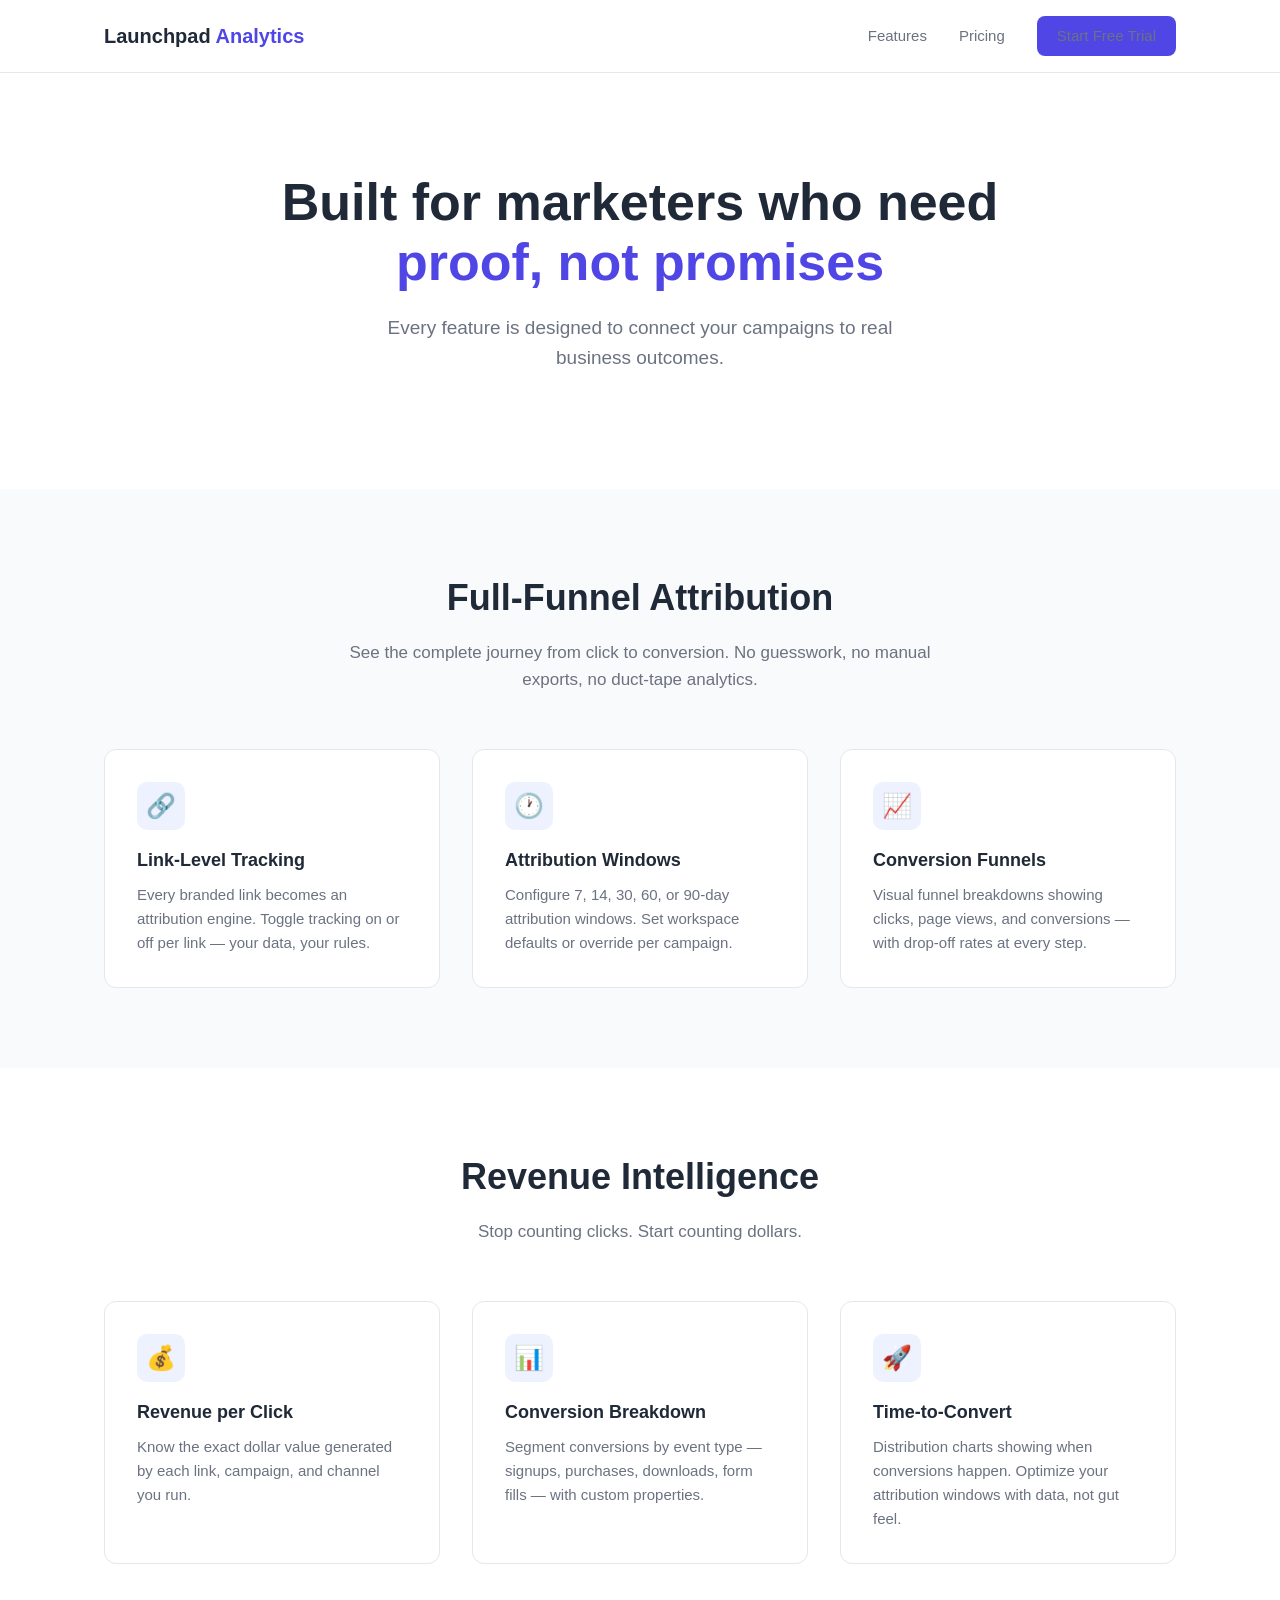
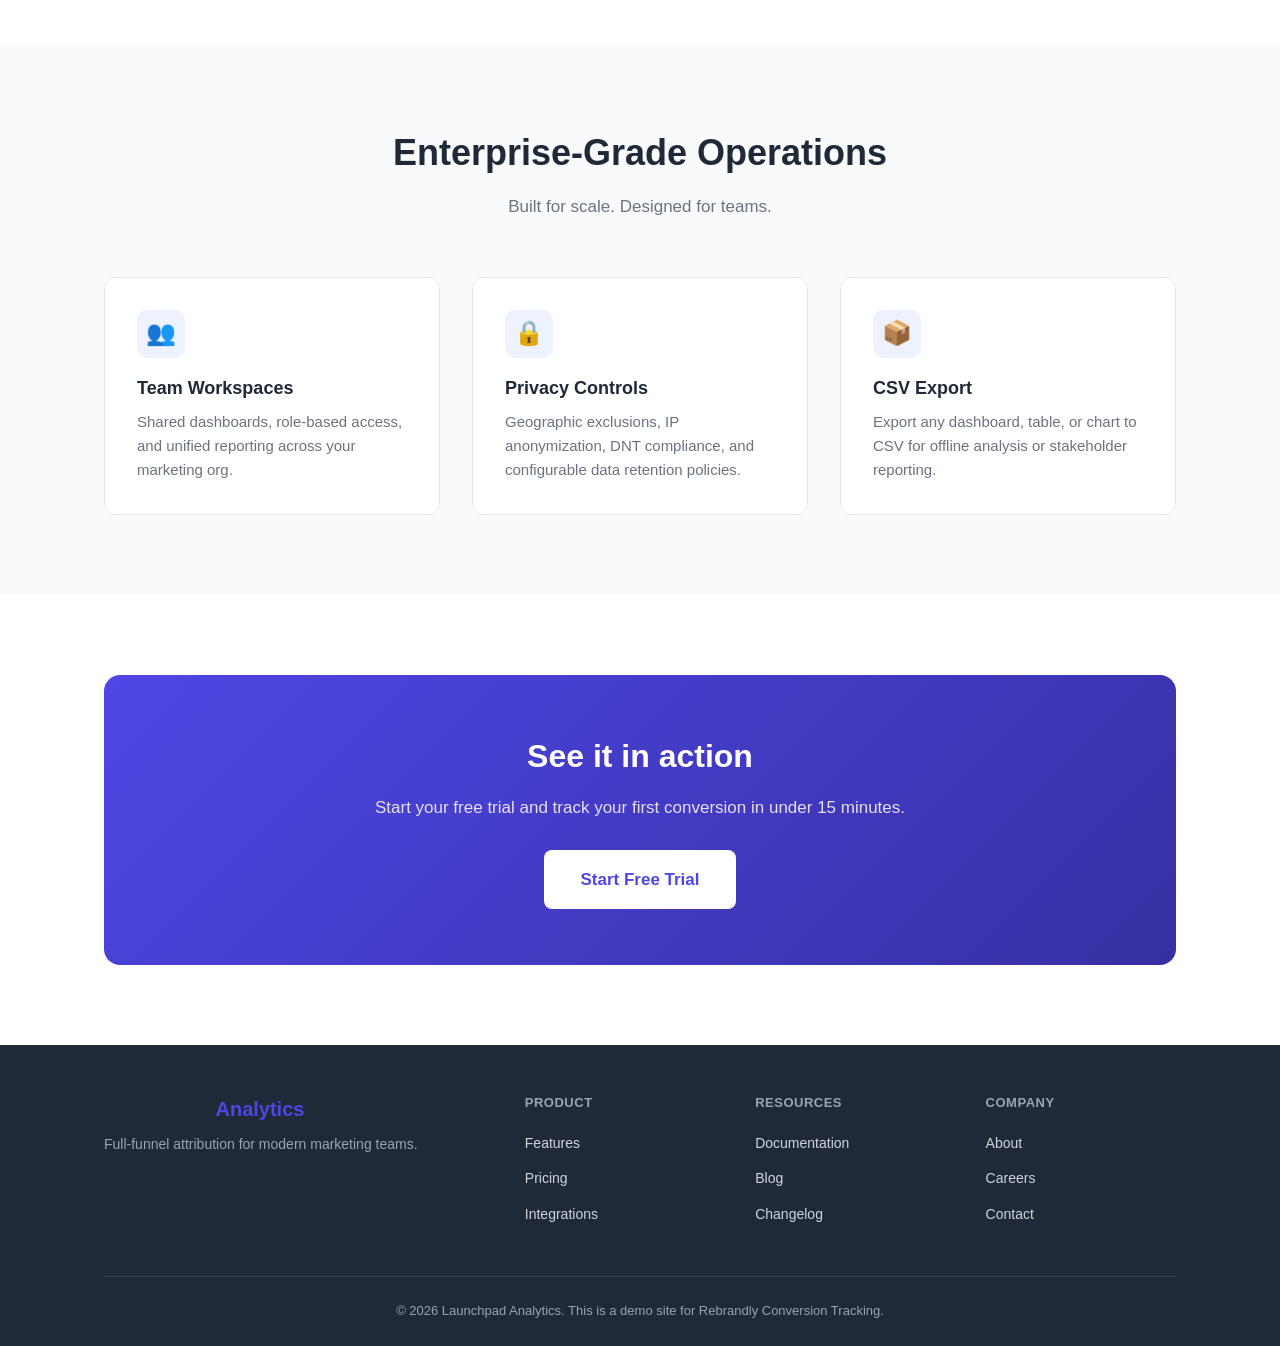
==== features.html @ c50e6598 "Initial commit: CT demo site for Rebrandly Conversion Tracking" ====
<!DOCTYPE html>
<html lang="en">
<head>
  <meta charset="UTF-8">
  <meta name="viewport" content="width=device-width, initial-scale=1.0">
  <title>Features — Launchpad Analytics</title>
  <link rel="stylesheet" href="css/styles.css">

  <script src="https://cdn.test.rebrandly.com/sdk/v1/rbly.min.js" data-api-key="cf4e229e40244202b5a986dd4e06c159"></script>

</head>
<body>

  <!-- Nav -->
  <nav class="nav">
    <div class="container">
      <a href="index.html" class="nav__logo"><span>Launchpad</span> Analytics</a>
      <ul class="nav__links">
        <li><a href="features.html">Features</a></li>
        <li><a href="pricing.html">Pricing</a></li>
        <li><a href="signup.html" class="btn btn--small btn--primary"
               data-ct-event="cta_click" data-ct-cta="nav">Start Free Trial</a></li>
      </ul>
    </div>
  </nav>

  <!-- Hero -->
  <section class="hero">
    <div class="container">
      <h1>Built for marketers who need <span>proof, not promises</span></h1>
      <p>Every feature is designed to connect your campaigns to real business outcomes.</p>
    </div>
  </section>

  <!-- Feature Detail Sections -->
  <section class="section section--alt">
    <div class="container">
      <div class="section__header">
        <h2>Full-Funnel Attribution</h2>
        <p>See the complete journey from click to conversion. No guesswork, no manual exports, no duct-tape analytics.</p>
      </div>
      <div class="feature-grid">
        <div class="feature-card">
          <div class="feature-card__icon">&#128279;</div>
          <h3>Link-Level Tracking</h3>
          <p>Every branded link becomes an attribution engine. Toggle tracking on or off per link — your data, your rules.</p>
        </div>
        <div class="feature-card">
          <div class="feature-card__icon">&#128336;</div>
          <h3>Attribution Windows</h3>
          <p>Configure 7, 14, 30, 60, or 90-day attribution windows. Set workspace defaults or override per campaign.</p>
        </div>
        <div class="feature-card">
          <div class="feature-card__icon">&#128200;</div>
          <h3>Conversion Funnels</h3>
          <p>Visual funnel breakdowns showing clicks, page views, and conversions — with drop-off rates at every step.</p>
        </div>
      </div>
    </div>
  </section>

  <section class="section">
    <div class="container">
      <div class="section__header">
        <h2>Revenue Intelligence</h2>
        <p>Stop counting clicks. Start counting dollars.</p>
      </div>
      <div class="feature-grid">
        <div class="feature-card">
          <div class="feature-card__icon">&#128176;</div>
          <h3>Revenue per Click</h3>
          <p>Know the exact dollar value generated by each link, campaign, and channel you run.</p>
        </div>
        <div class="feature-card">
          <div class="feature-card__icon">&#128202;</div>
          <h3>Conversion Breakdown</h3>
          <p>Segment conversions by event type — signups, purchases, downloads, form fills — with custom properties.</p>
        </div>
        <div class="feature-card">
          <div class="feature-card__icon">&#128640;</div>
          <h3>Time-to-Convert</h3>
          <p>Distribution charts showing when conversions happen. Optimize your attribution windows with data, not gut feel.</p>
        </div>
      </div>
    </div>
  </section>

  <section class="section section--alt">
    <div class="container">
      <div class="section__header">
        <h2>Enterprise-Grade Operations</h2>
        <p>Built for scale. Designed for teams.</p>
      </div>
      <div class="feature-grid">
        <div class="feature-card">
          <div class="feature-card__icon">&#128101;</div>
          <h3>Team Workspaces</h3>
          <p>Shared dashboards, role-based access, and unified reporting across your marketing org.</p>
        </div>
        <div class="feature-card">
          <div class="feature-card__icon">&#128274;</div>
          <h3>Privacy Controls</h3>
          <p>Geographic exclusions, IP anonymization, DNT compliance, and configurable data retention policies.</p>
        </div>
        <div class="feature-card">
          <div class="feature-card__icon">&#128230;</div>
          <h3>CSV Export</h3>
          <p>Export any dashboard, table, or chart to CSV for offline analysis or stakeholder reporting.</p>
        </div>
      </div>
    </div>
  </section>

  <!-- CTA -->
  <section class="section">
    <div class="container">
      <div class="cta-banner">
        <h2>See it in action</h2>
        <p>Start your free trial and track your first conversion in under 15 minutes.</p>
        <a href="signup.html" class="btn btn--large"
           data-ct-event="cta_click" data-ct-cta="features_bottom">Start Free Trial</a>
      </div>
    </div>
  </section>

  <!-- Footer -->
  <footer class="footer">
    <div class="container">
      <div class="footer__grid">
        <div class="footer__brand">
          <div class="nav__logo"><span>Launchpad</span> Analytics</div>
          <p>Full-funnel attribution for modern marketing teams.</p>
        </div>
        <div>
          <h4>Product</h4>
          <ul>
            <li><a href="features.html">Features</a></li>
            <li><a href="pricing.html">Pricing</a></li>
            <li><a href="#">Integrations</a></li>
          </ul>
        </div>
        <div>
          <h4>Resources</h4>
          <ul>
            <li><a href="#">Documentation</a></li>
            <li><a href="#">Blog</a></li>
            <li><a href="#">Changelog</a></li>
          </ul>
        </div>
        <div>
          <h4>Company</h4>
          <ul>
            <li><a href="#">About</a></li>
            <li><a href="#">Careers</a></li>
            <li><a href="#">Contact</a></li>
          </ul>
        </div>
      </div>
      <div class="footer__bottom">
        &copy; 2026 Launchpad Analytics. This is a demo site for Rebrandly Conversion Tracking.
      </div>
    </div>
  </footer>

  <script src="js/demo-events.js"></script>
</body>
</html>
---- css/styles.css ----
/* ===== Reset & Base ===== */
*, *::before, *::after { box-sizing: border-box; margin: 0; padding: 0; }

:root {
  --primary: #4F46E5;
  --primary-dark: #3730A3;
  --primary-light: #EEF2FF;
  --accent: #10B981;
  --accent-dark: #059669;
  --text: #1F2937;
  --text-light: #6B7280;
  --bg: #FFFFFF;
  --bg-alt: #F9FAFB;
  --border: #E5E7EB;
  --radius: 8px;
  --shadow: 0 1px 3px rgba(0,0,0,.1), 0 1px 2px rgba(0,0,0,.06);
  --shadow-lg: 0 10px 15px -3px rgba(0,0,0,.1), 0 4px 6px -2px rgba(0,0,0,.05);
}

html { scroll-behavior: smooth; }
body {
  font-family: -apple-system, BlinkMacSystemFont, 'Segoe UI', Roboto, 'Helvetica Neue', Arial, sans-serif;
  color: var(--text);
  background: var(--bg);
  line-height: 1.6;
  -webkit-font-smoothing: antialiased;
}

a { color: var(--primary); text-decoration: none; }
a:hover { color: var(--primary-dark); }
img { max-width: 100%; display: block; }

/* ===== Layout ===== */
.container { max-width: 1120px; margin: 0 auto; padding: 0 24px; }
.section { padding: 80px 0; }
.section--alt { background: var(--bg-alt); }

/* ===== Nav ===== */
.nav {
  position: sticky; top: 0; z-index: 100;
  background: rgba(255,255,255,.95); backdrop-filter: blur(8px);
  border-bottom: 1px solid var(--border);
  padding: 16px 0;
}
.nav .container { display: flex; align-items: center; justify-content: space-between; }
.nav__logo { font-size: 20px; font-weight: 700; color: var(--primary); }
.nav__logo span { color: var(--text); }
.nav__links { display: flex; gap: 32px; align-items: center; list-style: none; }
.nav__links a { color: var(--text-light); font-size: 15px; font-weight: 500; transition: color .15s; }
.nav__links a:hover { color: var(--primary); }

/* ===== Buttons ===== */
.btn {
  display: inline-flex; align-items: center; justify-content: center;
  padding: 12px 28px; border-radius: var(--radius); font-size: 15px; font-weight: 600;
  cursor: pointer; border: none; transition: all .15s ease;
}
.btn--primary { background: var(--primary); color: #fff; }
.btn--primary:hover { background: var(--primary-dark); color: #fff; transform: translateY(-1px); box-shadow: var(--shadow-lg); }
.btn--secondary { background: var(--bg); color: var(--primary); border: 2px solid var(--primary); }
.btn--secondary:hover { background: var(--primary-light); color: var(--primary-dark); }
.btn--accent { background: var(--accent); color: #fff; }
.btn--accent:hover { background: var(--accent-dark); color: #fff; transform: translateY(-1px); box-shadow: var(--shadow-lg); }
.btn--large { padding: 16px 36px; font-size: 17px; }
.btn--small { padding: 8px 20px; font-size: 14px; }

/* ===== Hero ===== */
.hero { padding: 100px 0 80px; text-align: center; }
.hero__badge {
  display: inline-block; padding: 6px 16px; border-radius: 50px;
  background: var(--primary-light); color: var(--primary); font-size: 13px; font-weight: 600;
  margin-bottom: 20px; letter-spacing: .3px;
}
.hero h1 { font-size: 52px; line-height: 1.15; font-weight: 800; margin-bottom: 20px; max-width: 720px; margin-left: auto; margin-right: auto; }
.hero h1 span { color: var(--primary); }
.hero p { font-size: 19px; color: var(--text-light); max-width: 560px; margin: 0 auto 36px; }
.hero__actions { display: flex; gap: 16px; justify-content: center; flex-wrap: wrap; }
.hero__stats { display: flex; gap: 48px; justify-content: center; margin-top: 60px; padding-top: 40px; border-top: 1px solid var(--border); }
.hero__stat-number { font-size: 32px; font-weight: 800; color: var(--primary); }
.hero__stat-label { font-size: 14px; color: var(--text-light); margin-top: 4px; }

/* ===== Feature Grid ===== */
.section__header { text-align: center; max-width: 600px; margin: 0 auto 56px; }
.section__header h2 { font-size: 36px; font-weight: 800; margin-bottom: 12px; }
.section__header p { font-size: 17px; color: var(--text-light); }
.feature-grid { display: grid; grid-template-columns: repeat(3, 1fr); gap: 32px; }
.feature-card {
  background: var(--bg); border: 1px solid var(--border); border-radius: 12px;
  padding: 32px; transition: box-shadow .2s, transform .2s;
}
.feature-card:hover { box-shadow: var(--shadow-lg); transform: translateY(-2px); }
.feature-card__icon {
  width: 48px; height: 48px; border-radius: 10px; display: flex; align-items: center; justify-content: center;
  font-size: 24px; margin-bottom: 16px; background: var(--primary-light); color: var(--primary);
}
.feature-card h3 { font-size: 18px; font-weight: 700; margin-bottom: 8px; }
.feature-card p { font-size: 15px; color: var(--text-light); }

/* ===== Social Proof ===== */
.logos { display: flex; gap: 48px; justify-content: center; align-items: center; flex-wrap: wrap; opacity: .5; }
.logos span { font-size: 18px; font-weight: 700; color: var(--text-light); letter-spacing: .5px; }

/* ===== Pricing ===== */
.pricing-grid { display: grid; grid-template-columns: repeat(3, 1fr); gap: 28px; }
.pricing-card {
  background: var(--bg); border: 1px solid var(--border); border-radius: 12px;
  padding: 36px; text-align: center; position: relative; transition: box-shadow .2s;
}
.pricing-card:hover { box-shadow: var(--shadow-lg); }
.pricing-card--featured { border-color: var(--primary); box-shadow: 0 0 0 2px var(--primary); }
.pricing-card--featured::before {
  content: "Most Popular"; position: absolute; top: -14px; left: 50%; transform: translateX(-50%);
  background: var(--primary); color: #fff; padding: 4px 16px; border-radius: 50px;
  font-size: 12px; font-weight: 700; text-transform: uppercase; letter-spacing: .5px;
}
.pricing-card__name { font-size: 16px; font-weight: 600; color: var(--text-light); margin-bottom: 8px; text-transform: uppercase; letter-spacing: .5px; }
.pricing-card__price { font-size: 48px; font-weight: 800; margin-bottom: 4px; }
.pricing-card__price span { font-size: 16px; font-weight: 500; color: var(--text-light); }
.pricing-card__desc { font-size: 14px; color: var(--text-light); margin-bottom: 24px; }
.pricing-card__features { list-style: none; text-align: left; margin-bottom: 28px; }
.pricing-card__features li { padding: 8px 0; font-size: 14px; color: var(--text); border-bottom: 1px solid var(--border); }
.pricing-card__features li::before { content: "\2713"; color: var(--accent); font-weight: 700; margin-right: 10px; }
.pricing-card .btn { width: 100%; }

/* ===== CTA Banner ===== */
.cta-banner {
  background: linear-gradient(135deg, var(--primary), var(--primary-dark));
  border-radius: 16px; padding: 56px; text-align: center; color: #fff;
}
.cta-banner h2 { font-size: 32px; font-weight: 800; margin-bottom: 12px; }
.cta-banner p { font-size: 17px; opacity: .85; margin-bottom: 28px; }
.cta-banner .btn { background: #fff; color: var(--primary); }
.cta-banner .btn:hover { background: #f0f0ff; transform: translateY(-1px); }

/* ===== Form ===== */
.form-container { max-width: 480px; margin: 0 auto; }
.form-group { margin-bottom: 20px; }
.form-group label { display: block; font-size: 14px; font-weight: 600; margin-bottom: 6px; }
.form-group input, .form-group select {
  width: 100%; padding: 12px 16px; border: 1px solid var(--border); border-radius: var(--radius);
  font-size: 15px; transition: border-color .15s;
}
.form-group input:focus, .form-group select:focus { outline: none; border-color: var(--primary); box-shadow: 0 0 0 3px rgba(79,70,229,.1); }
.form-row { display: grid; grid-template-columns: 1fr 1fr; gap: 16px; }

/* ===== Thank You ===== */
.thankyou { text-align: center; padding: 120px 0; }
.thankyou__icon { font-size: 64px; margin-bottom: 24px; }
.thankyou h1 { font-size: 40px; font-weight: 800; margin-bottom: 12px; }
.thankyou p { font-size: 17px; color: var(--text-light); max-width: 480px; margin: 0 auto 32px; }

/* ===== Footer ===== */
.footer { background: var(--text); color: #fff; padding: 48px 0 24px; }
.footer__grid { display: grid; grid-template-columns: 2fr 1fr 1fr 1fr; gap: 40px; margin-bottom: 40px; }
.footer__brand p { color: #9CA3AF; font-size: 14px; margin-top: 8px; }
.footer h4 { font-size: 13px; text-transform: uppercase; letter-spacing: .5px; margin-bottom: 16px; color: #9CA3AF; }
.footer ul { list-style: none; }
.footer ul li { margin-bottom: 10px; }
.footer ul a { color: #D1D5DB; font-size: 14px; }
.footer ul a:hover { color: #fff; }
.footer__bottom { border-top: 1px solid #374151; padding-top: 24px; text-align: center; font-size: 13px; color: #9CA3AF; }

/* ===== Responsive ===== */
@media (max-width: 768px) {
  .hero h1 { font-size: 32px; }
  .hero__stats { flex-direction: column; gap: 24px; }
  .feature-grid, .pricing-grid { grid-template-columns: 1fr; }
  .footer__grid { grid-template-columns: 1fr 1fr; }
  .nav__links { display: none; }
  .form-row { grid-template-columns: 1fr; }
}
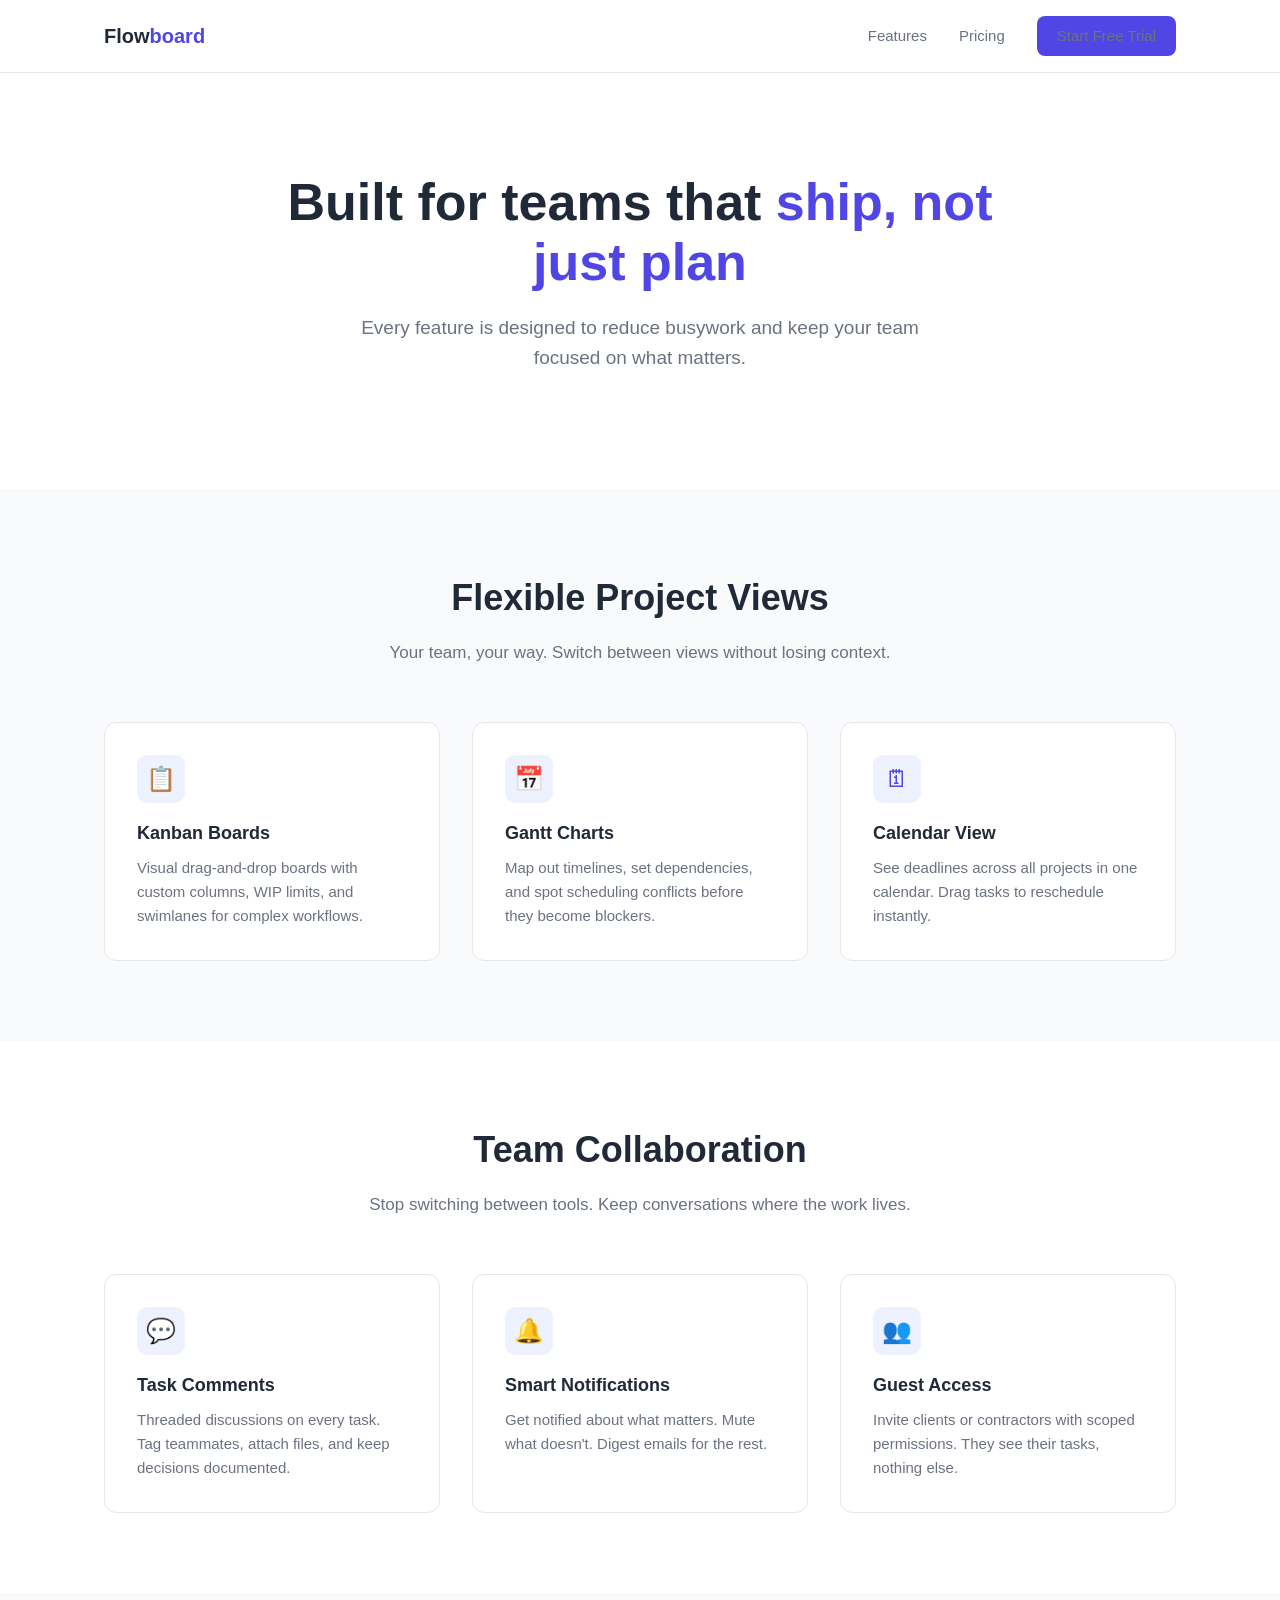
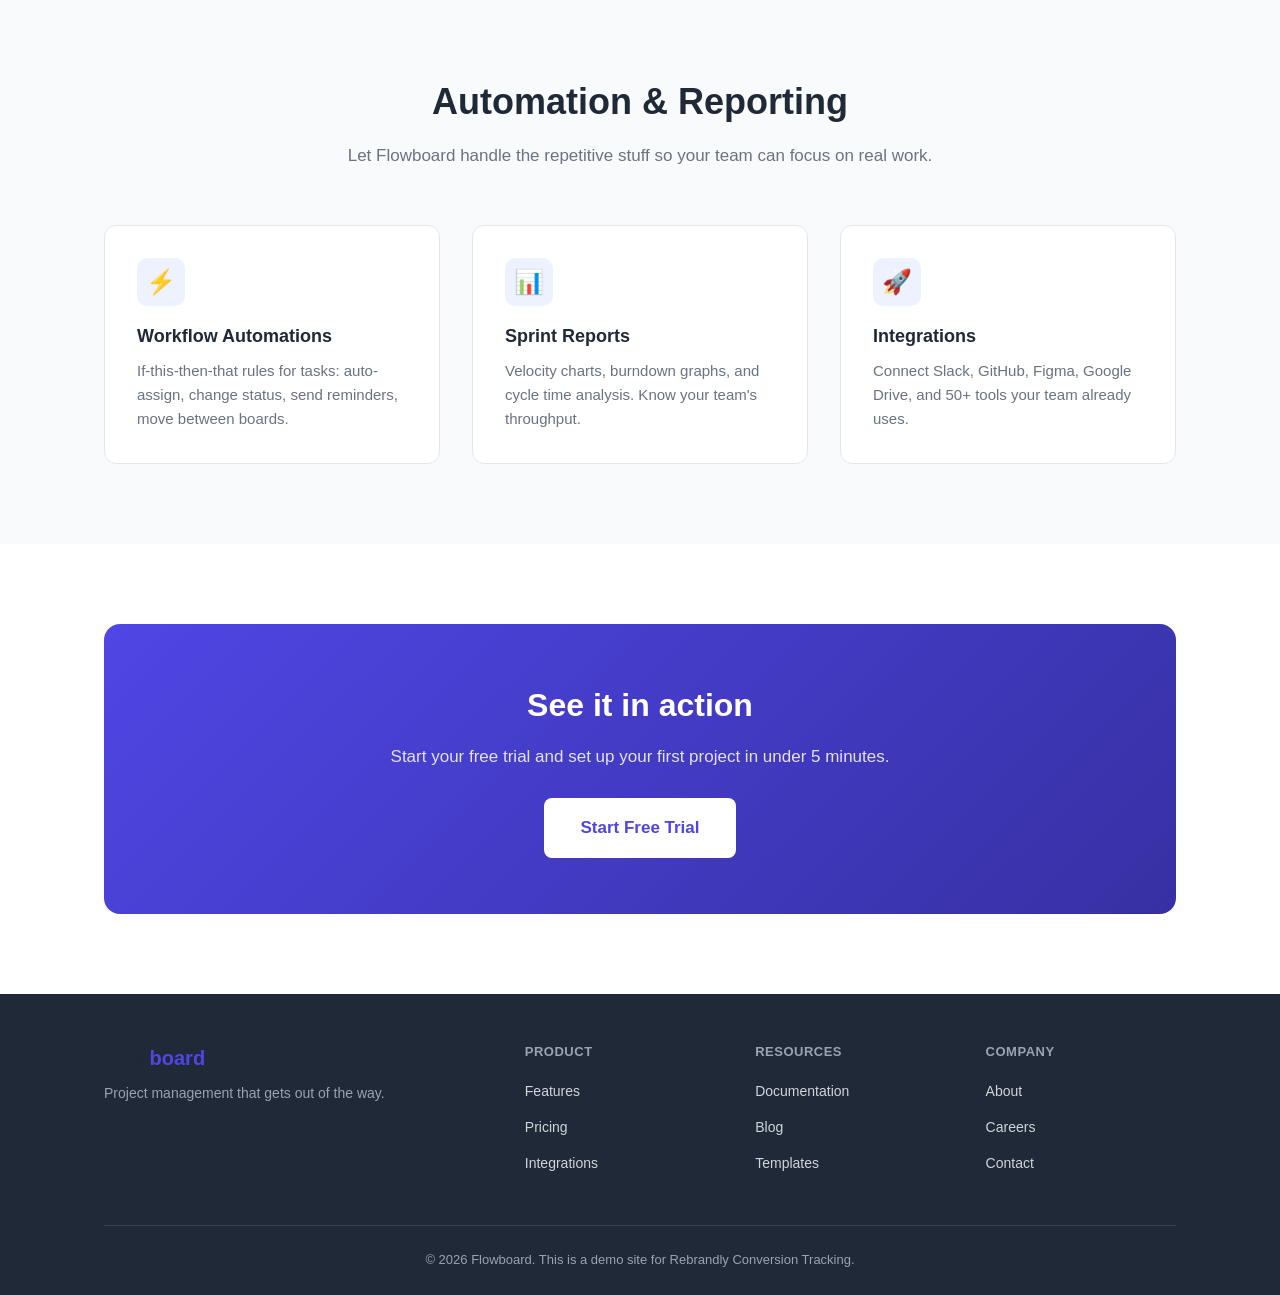
==== commit 68368204: "Retheme as Flowboard PM SaaS, simplify to signup-only conversion events" ====
--- a/features.html
+++ b/features.html
@@ -3,7 +3,7 @@
 <head>
   <meta charset="UTF-8">
   <meta name="viewport" content="width=device-width, initial-scale=1.0">
-  <title>Features — Launchpad Analytics</title>
+  <title>Features — Flowboard</title>
   <link rel="stylesheet" href="css/styles.css">
 
   <script src="https://cdn.test.rebrandly.com/sdk/v1/rbly.min.js" data-api-key="cf4e229e40244202b5a986dd4e06c159"></script>
@@ -14,7 +14,7 @@
   <!-- Nav -->
   <nav class="nav">
     <div class="container">
-      <a href="index.html" class="nav__logo"><span>Launchpad</span> Analytics</a>
+      <a href="index.html" class="nav__logo"><span>Flow</span>board</a>
       <ul class="nav__links">
         <li><a href="features.html">Features</a></li>
         <li><a href="pricing.html">Pricing</a></li>
@@ -27,33 +27,33 @@
   <!-- Hero -->
   <section class="hero">
     <div class="container">
-      <h1>Built for marketers who need <span>proof, not promises</span></h1>
-      <p>Every feature is designed to connect your campaigns to real business outcomes.</p>
+      <h1>Built for teams that <span>ship, not just plan</span></h1>
+      <p>Every feature is designed to reduce busywork and keep your team focused on what matters.</p>
     </div>
   </section>
 
-  <!-- Feature Detail Sections -->
+  <!-- Feature Sections -->
   <section class="section section--alt">
     <div class="container">
       <div class="section__header">
-        <h2>Full-Funnel Attribution</h2>
-        <p>See the complete journey from click to conversion. No guesswork, no manual exports, no duct-tape analytics.</p>
+        <h2>Flexible Project Views</h2>
+        <p>Your team, your way. Switch between views without losing context.</p>
       </div>
       <div class="feature-grid">
         <div class="feature-card">
-          <div class="feature-card__icon">&#128279;</div>
-          <h3>Link-Level Tracking</h3>
-          <p>Every branded link becomes an attribution engine. Toggle tracking on or off per link — your data, your rules.</p>
+          <div class="feature-card__icon">&#128203;</div>
+          <h3>Kanban Boards</h3>
+          <p>Visual drag-and-drop boards with custom columns, WIP limits, and swimlanes for complex workflows.</p>
         </div>
         <div class="feature-card">
-          <div class="feature-card__icon">&#128336;</div>
-          <h3>Attribution Windows</h3>
-          <p>Configure 7, 14, 30, 60, or 90-day attribution windows. Set workspace defaults or override per campaign.</p>
+          <div class="feature-card__icon">&#128197;</div>
+          <h3>Gantt Charts</h3>
+          <p>Map out timelines, set dependencies, and spot scheduling conflicts before they become blockers.</p>
         </div>
         <div class="feature-card">
-          <div class="feature-card__icon">&#128200;</div>
-          <h3>Conversion Funnels</h3>
-          <p>Visual funnel breakdowns showing clicks, page views, and conversions — with drop-off rates at every step.</p>
+          <div class="feature-card__icon">&#128467;</div>
+          <h3>Calendar View</h3>
+          <p>See deadlines across all projects in one calendar. Drag tasks to reschedule instantly.</p>
         </div>
       </div>
     </div>
@@ -62,24 +62,24 @@
   <section class="section">
     <div class="container">
       <div class="section__header">
-        <h2>Revenue Intelligence</h2>
-        <p>Stop counting clicks. Start counting dollars.</p>
+        <h2>Team Collaboration</h2>
+        <p>Stop switching between tools. Keep conversations where the work lives.</p>
       </div>
       <div class="feature-grid">
         <div class="feature-card">
-          <div class="feature-card__icon">&#128176;</div>
-          <h3>Revenue per Click</h3>
-          <p>Know the exact dollar value generated by each link, campaign, and channel you run.</p>
+          <div class="feature-card__icon">&#128172;</div>
+          <h3>Task Comments</h3>
+          <p>Threaded discussions on every task. Tag teammates, attach files, and keep decisions documented.</p>
         </div>
         <div class="feature-card">
-          <div class="feature-card__icon">&#128202;</div>
-          <h3>Conversion Breakdown</h3>
-          <p>Segment conversions by event type — signups, purchases, downloads, form fills — with custom properties.</p>
+          <div class="feature-card__icon">&#128276;</div>
+          <h3>Smart Notifications</h3>
+          <p>Get notified about what matters. Mute what doesn't. Digest emails for the rest.</p>
         </div>
         <div class="feature-card">
-          <div class="feature-card__icon">&#128640;</div>
-          <h3>Time-to-Convert</h3>
-          <p>Distribution charts showing when conversions happen. Optimize your attribution windows with data, not gut feel.</p>
+          <div class="feature-card__icon">&#128101;</div>
+          <h3>Guest Access</h3>
+          <p>Invite clients or contractors with scoped permissions. They see their tasks, nothing else.</p>
         </div>
       </div>
     </div>
@@ -88,24 +88,24 @@
   <section class="section section--alt">
     <div class="container">
       <div class="section__header">
-        <h2>Enterprise-Grade Operations</h2>
-        <p>Built for scale. Designed for teams.</p>
+        <h2>Automation & Reporting</h2>
+        <p>Let Flowboard handle the repetitive stuff so your team can focus on real work.</p>
       </div>
       <div class="feature-grid">
         <div class="feature-card">
-          <div class="feature-card__icon">&#128101;</div>
-          <h3>Team Workspaces</h3>
-          <p>Shared dashboards, role-based access, and unified reporting across your marketing org.</p>
+          <div class="feature-card__icon">&#9889;</div>
+          <h3>Workflow Automations</h3>
+          <p>If-this-then-that rules for tasks: auto-assign, change status, send reminders, move between boards.</p>
         </div>
         <div class="feature-card">
-          <div class="feature-card__icon">&#128274;</div>
-          <h3>Privacy Controls</h3>
-          <p>Geographic exclusions, IP anonymization, DNT compliance, and configurable data retention policies.</p>
+          <div class="feature-card__icon">&#128202;</div>
+          <h3>Sprint Reports</h3>
+          <p>Velocity charts, burndown graphs, and cycle time analysis. Know your team's throughput.</p>
         </div>
         <div class="feature-card">
-          <div class="feature-card__icon">&#128230;</div>
-          <h3>CSV Export</h3>
-          <p>Export any dashboard, table, or chart to CSV for offline analysis or stakeholder reporting.</p>
+          <div class="feature-card__icon">&#128640;</div>
+          <h3>Integrations</h3>
+          <p>Connect Slack, GitHub, Figma, Google Drive, and 50+ tools your team already uses.</p>
         </div>
       </div>
     </div>
@@ -116,7 +116,7 @@
     <div class="container">
       <div class="cta-banner">
         <h2>See it in action</h2>
-        <p>Start your free trial and track your first conversion in under 15 minutes.</p>
+        <p>Start your free trial and set up your first project in under 5 minutes.</p>
         <a href="signup.html" class="btn btn--large"
            data-ct-event="cta_click" data-ct-cta="features_bottom">Start Free Trial</a>
       </div>
@@ -128,8 +128,8 @@
     <div class="container">
       <div class="footer__grid">
         <div class="footer__brand">
-          <div class="nav__logo"><span>Launchpad</span> Analytics</div>
-          <p>Full-funnel attribution for modern marketing teams.</p>
+          <div class="nav__logo"><span>Flow</span>board</div>
+          <p>Project management that gets out of the way.</p>
         </div>
         <div>
           <h4>Product</h4>
@@ -144,7 +144,7 @@
           <ul>
             <li><a href="#">Documentation</a></li>
             <li><a href="#">Blog</a></li>
-            <li><a href="#">Changelog</a></li>
+            <li><a href="#">Templates</a></li>
           </ul>
         </div>
         <div>
@@ -157,7 +157,7 @@
         </div>
       </div>
       <div class="footer__bottom">
-        &copy; 2026 Launchpad Analytics. This is a demo site for Rebrandly Conversion Tracking.
+        &copy; 2026 Flowboard. This is a demo site for Rebrandly Conversion Tracking.
       </div>
     </div>
   </footer>
